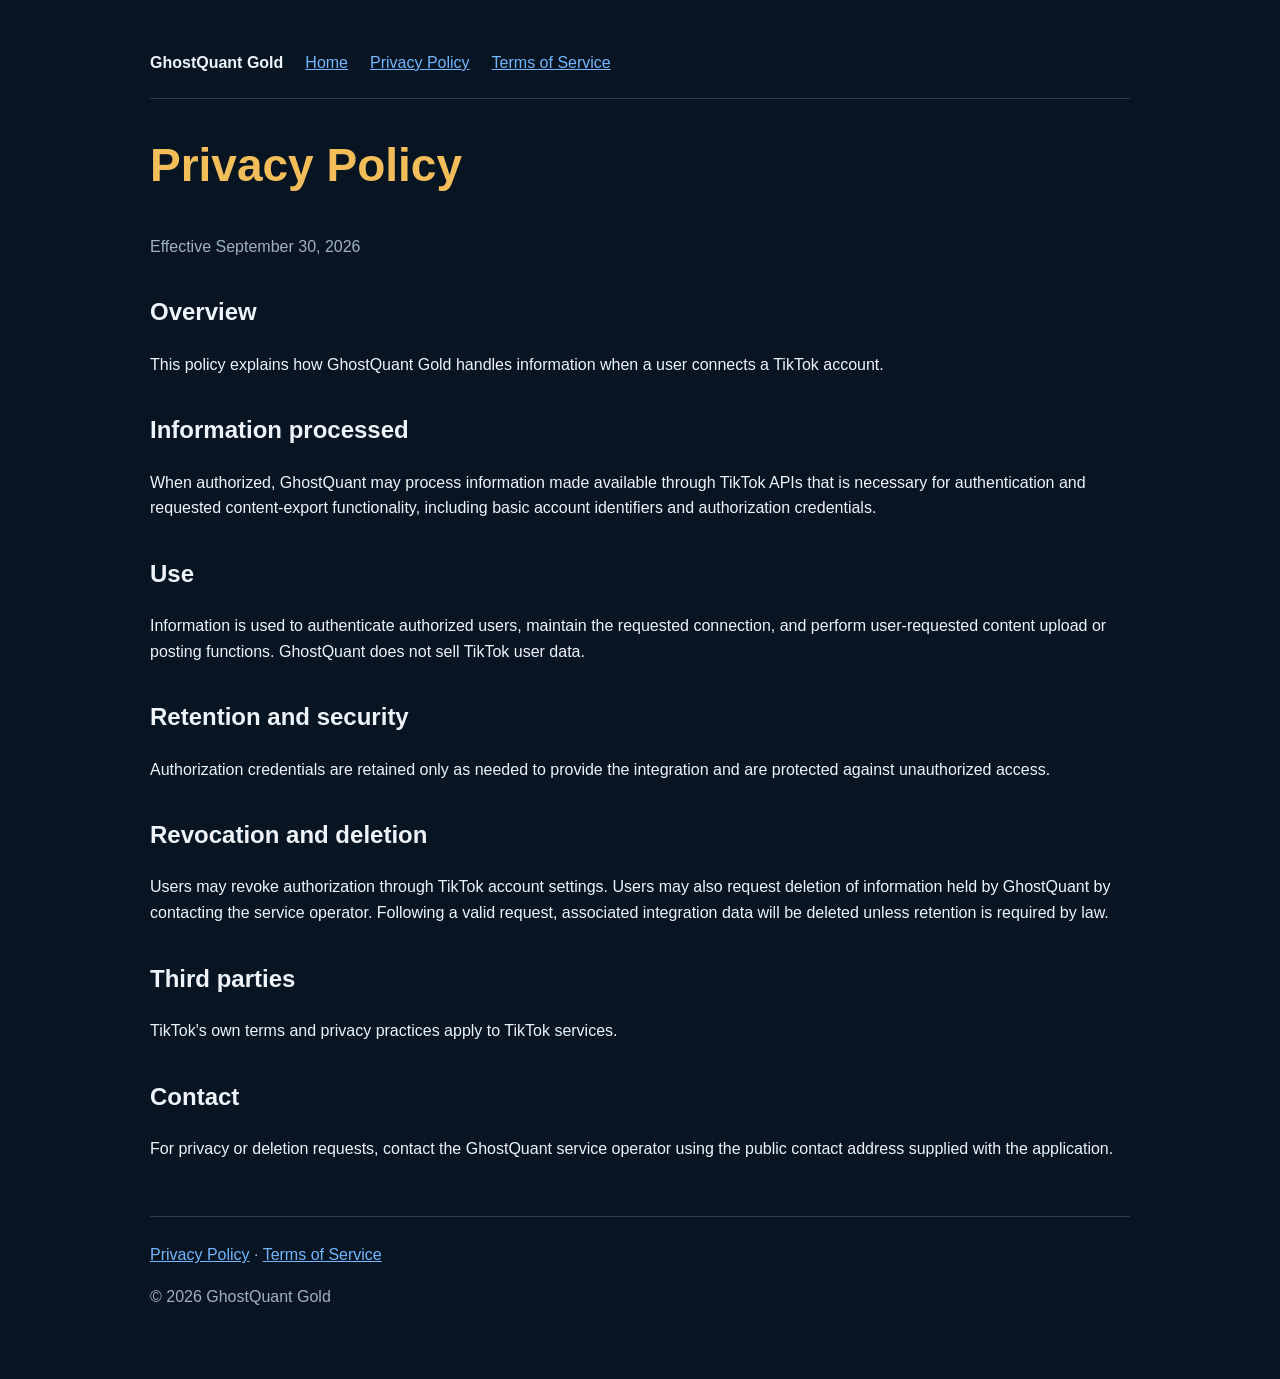
==== privacy.html @ b34ce502 "Add files via upload" ====
<!doctype html><html lang="en"><head><meta charset="utf-8"><meta name="viewport" content="width=device-width,initial-scale=1"><title>Privacy Policy | GhostQuant Gold</title><link rel="stylesheet" href="style.css"></head><body><div class="wrap"><nav><strong>GhostQuant Gold</strong><a href="index.html">Home</a><a href="privacy.html">Privacy Policy</a><a href="terms.html">Terms of Service</a></nav><h1>Privacy Policy</h1><p class="small">Effective September 30, 2026</p><h2>Overview</h2><p>This policy explains how GhostQuant Gold handles information when a user connects a TikTok account.</p><h2>Information processed</h2><p>When authorized, GhostQuant may process information made available through TikTok APIs that is necessary for authentication and requested content-export functionality, including basic account identifiers and authorization credentials.</p><h2>Use</h2><p>Information is used to authenticate authorized users, maintain the requested connection, and perform user-requested content upload or posting functions. GhostQuant does not sell TikTok user data.</p><h2>Retention and security</h2><p>Authorization credentials are retained only as needed to provide the integration and are protected against unauthorized access.</p><h2>Revocation and deletion</h2><p>Users may revoke authorization through TikTok account settings. Users may also request deletion of information held by GhostQuant by contacting the service operator. Following a valid request, associated integration data will be deleted unless retention is required by law.</p><h2>Third parties</h2><p>TikTok's own terms and privacy practices apply to TikTok services.</p><h2>Contact</h2><p>For privacy or deletion requests, contact the GhostQuant service operator using the public contact address supplied with the application.</p><footer><a href="privacy.html">Privacy Policy</a> · <a href="terms.html">Terms of Service</a><p>© 2026 GhostQuant Gold</p></footer></div></body></html>
---- style.css ----
body{margin:0;font-family:Arial,sans-serif;background:#071421;color:#eef4fa;line-height:1.6}.wrap{max-width:980px;margin:auto;padding:28px}nav{display:flex;gap:22px;padding:22px 0;border-bottom:1px solid #263b4d}a{color:#72b7ff}h1{font-size:46px;color:#f3bd59}h2{margin-top:34px}.card{background:#0e2030;border:1px solid #263b4d;border-radius:14px;padding:24px;margin:18px 0}footer{margin-top:55px;padding:25px 0;border-top:1px solid #263b4d;color:#9fb1c1}.small{color:#9fb1c1}
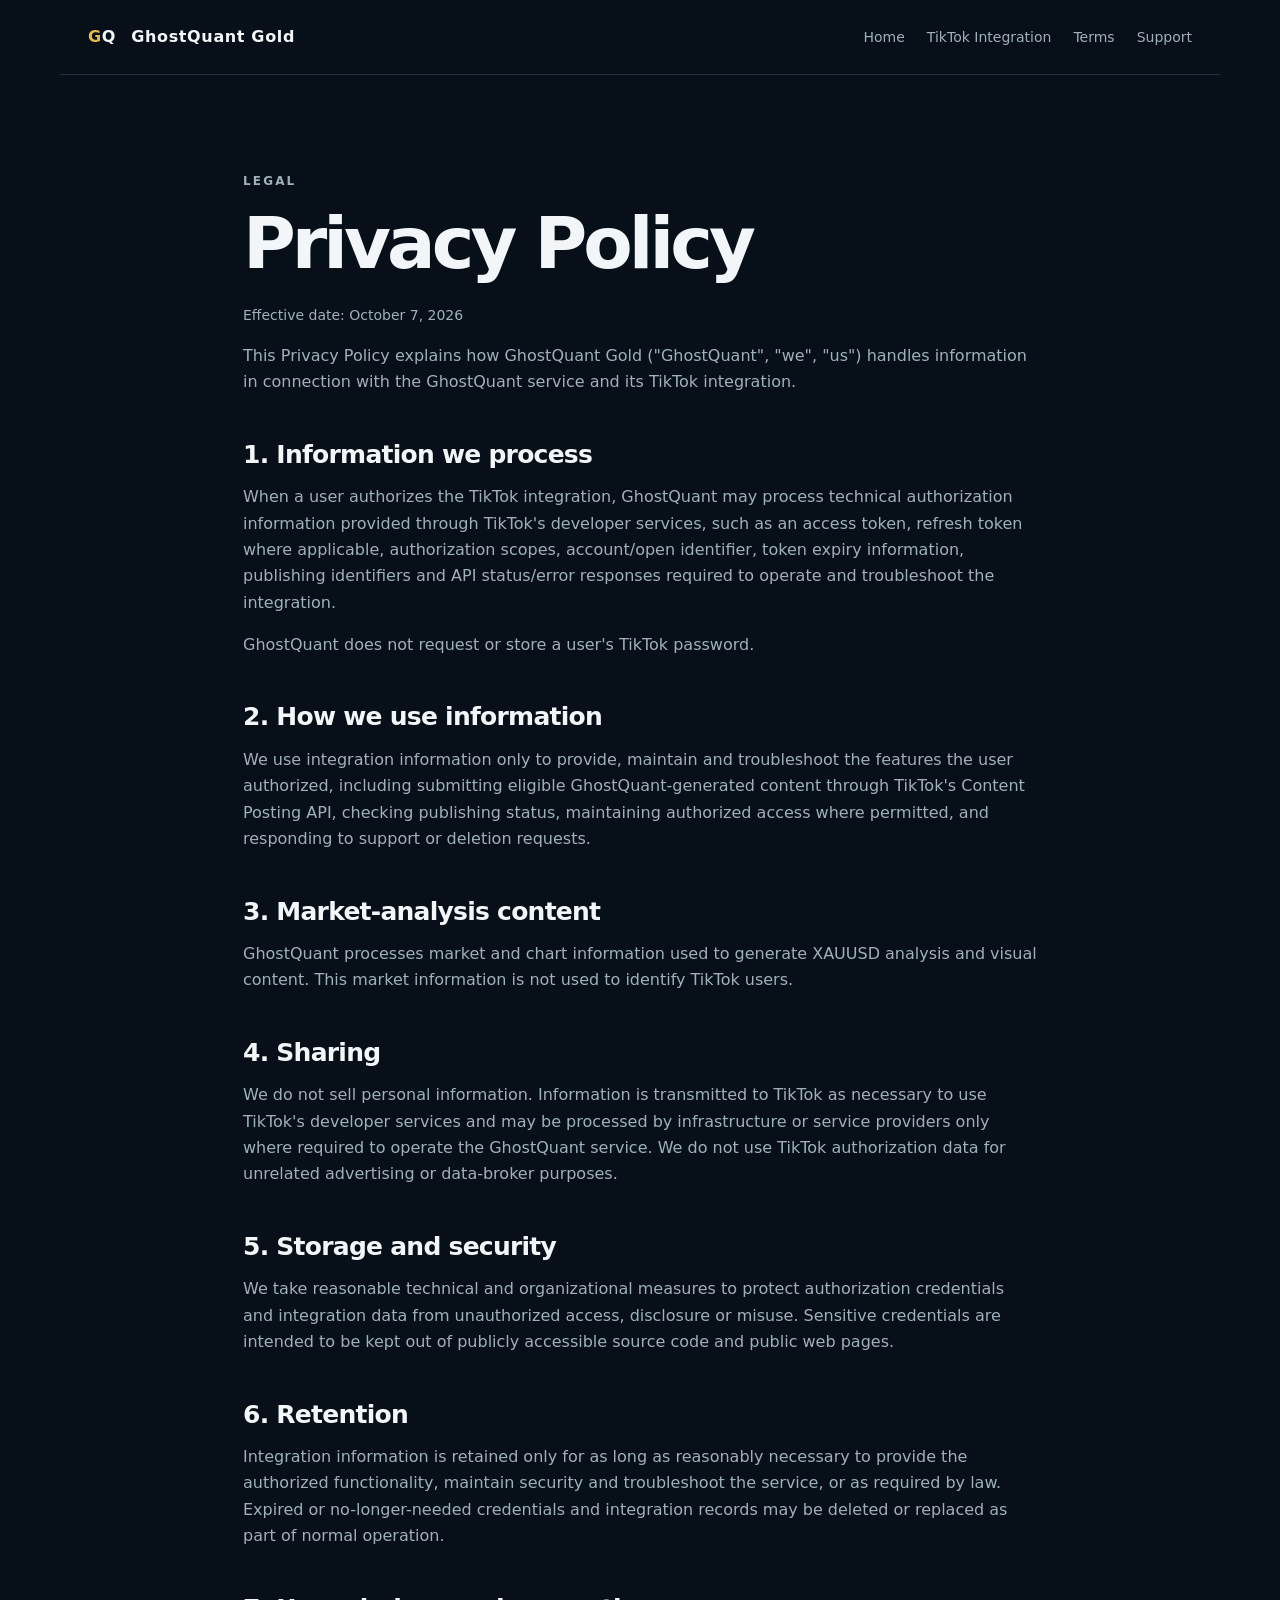
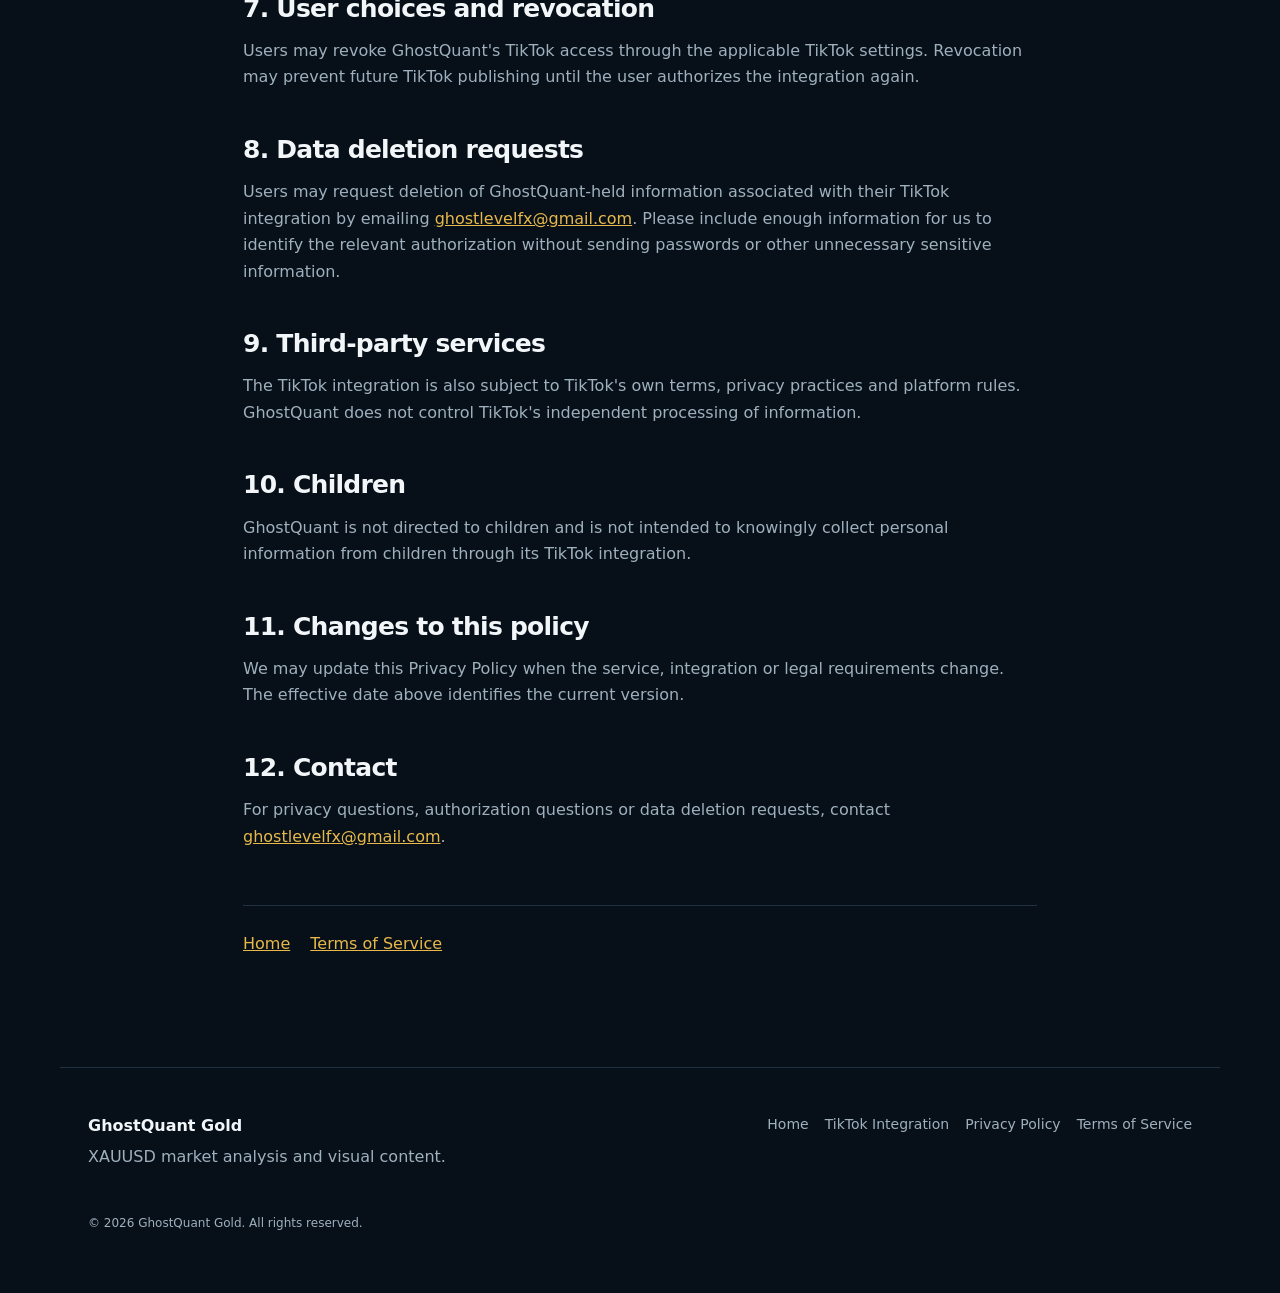
==== commit 4b23a86d: "Add files via upload" ====
--- a/privacy.html
+++ b/privacy.html
@@ -1 +1 @@
-<!doctype html><html lang="en"><head><meta charset="utf-8"><meta name="viewport" content="width=device-width,initial-scale=1"><title>Privacy Policy | GhostQuant Gold</title><link rel="stylesheet" href="style.css"></head><body><div class="wrap"><nav><strong>GhostQuant Gold</strong><a href="index.html">Home</a><a href="privacy.html">Privacy Policy</a><a href="terms.html">Terms of Service</a></nav><h1>Privacy Policy</h1><p class="small">Effective September 30, 2026</p><h2>Overview</h2><p>This policy explains how GhostQuant Gold handles information when a user connects a TikTok account.</p><h2>Information processed</h2><p>When authorized, GhostQuant may process information made available through TikTok APIs that is necessary for authentication and requested content-export functionality, including basic account identifiers and authorization credentials.</p><h2>Use</h2><p>Information is used to authenticate authorized users, maintain the requested connection, and perform user-requested content upload or posting functions. GhostQuant does not sell TikTok user data.</p><h2>Retention and security</h2><p>Authorization credentials are retained only as needed to provide the integration and are protected against unauthorized access.</p><h2>Revocation and deletion</h2><p>Users may revoke authorization through TikTok account settings. Users may also request deletion of information held by GhostQuant by contacting the service operator. Following a valid request, associated integration data will be deleted unless retention is required by law.</p><h2>Third parties</h2><p>TikTok's own terms and privacy practices apply to TikTok services.</p><h2>Contact</h2><p>For privacy or deletion requests, contact the GhostQuant service operator using the public contact address supplied with the application.</p><footer><a href="privacy.html">Privacy Policy</a> · <a href="terms.html">Terms of Service</a><p>© 2026 GhostQuant Gold</p></footer></div></body></html>+<!doctype html><html lang="en"><head><meta charset="utf-8"><meta name="viewport" content="width=device-width,initial-scale=1"><title>Privacy Policy | GhostQuant Gold</title><link rel="stylesheet" href="style.css"></head><body><header><a class="brand" href="index.html">GQ <span>GhostQuant Gold</span></a><nav><a href="index.html">Home</a><a href="tiktok.html">TikTok Integration</a><a href="terms.html">Terms</a><a href="mailto:ghostlevelfx@gmail.com">Support</a></nav></header><main class="legal"><p class="eyebrow">LEGAL</p><h1>Privacy Policy</h1><p class="updated">Effective date: October 7, 2026</p><p>This Privacy Policy explains how GhostQuant Gold ("GhostQuant", "we", "us") handles information in connection with the GhostQuant service and its TikTok integration.</p><h2>1. Information we process</h2><p>When a user authorizes the TikTok integration, GhostQuant may process technical authorization information provided through TikTok's developer services, such as an access token, refresh token where applicable, authorization scopes, account/open identifier, token expiry information, publishing identifiers and API status/error responses required to operate and troubleshoot the integration.</p><p>GhostQuant does not request or store a user's TikTok password.</p><h2>2. How we use information</h2><p>We use integration information only to provide, maintain and troubleshoot the features the user authorized, including submitting eligible GhostQuant-generated content through TikTok's Content Posting API, checking publishing status, maintaining authorized access where permitted, and responding to support or deletion requests.</p><h2>3. Market-analysis content</h2><p>GhostQuant processes market and chart information used to generate XAUUSD analysis and visual content. This market information is not used to identify TikTok users.</p><h2>4. Sharing</h2><p>We do not sell personal information. Information is transmitted to TikTok as necessary to use TikTok's developer services and may be processed by infrastructure or service providers only where required to operate the GhostQuant service. We do not use TikTok authorization data for unrelated advertising or data-broker purposes.</p><h2>5. Storage and security</h2><p>We take reasonable technical and organizational measures to protect authorization credentials and integration data from unauthorized access, disclosure or misuse. Sensitive credentials are intended to be kept out of publicly accessible source code and public web pages.</p><h2>6. Retention</h2><p>Integration information is retained only for as long as reasonably necessary to provide the authorized functionality, maintain security and troubleshoot the service, or as required by law. Expired or no-longer-needed credentials and integration records may be deleted or replaced as part of normal operation.</p><h2>7. User choices and revocation</h2><p>Users may revoke GhostQuant's TikTok access through the applicable TikTok settings. Revocation may prevent future TikTok publishing until the user authorizes the integration again.</p><h2>8. Data deletion requests</h2><p>Users may request deletion of GhostQuant-held information associated with their TikTok integration by emailing <a href="mailto:ghostlevelfx@gmail.com">ghostlevelfx@gmail.com</a>. Please include enough information for us to identify the relevant authorization without sending passwords or other unnecessary sensitive information.</p><h2>9. Third-party services</h2><p>The TikTok integration is also subject to TikTok's own terms, privacy practices and platform rules. GhostQuant does not control TikTok's independent processing of information.</p><h2>10. Children</h2><p>GhostQuant is not directed to children and is not intended to knowingly collect personal information from children through its TikTok integration.</p><h2>11. Changes to this policy</h2><p>We may update this Privacy Policy when the service, integration or legal requirements change. The effective date above identifies the current version.</p><h2>12. Contact</h2><p>For privacy questions, authorization questions or data deletion requests, contact <a href="mailto:ghostlevelfx@gmail.com">ghostlevelfx@gmail.com</a>.</p><div class="legalnav"><a href="index.html">Home</a><a href="terms.html">Terms of Service</a></div></main><footer><div><b>GhostQuant Gold</b><p>XAUUSD market analysis and visual content.</p></div><div class="footerlinks"><a href="index.html">Home</a><a href="tiktok.html">TikTok Integration</a><a href="privacy.html">Privacy Policy</a><a href="terms.html">Terms of Service</a></div><p class="copy">© 2026 GhostQuant Gold. All rights reserved.</p></footer></body></html>
--- a/style.css
+++ b/style.css
@@ -1 +1 @@
-body{margin:0;font-family:Arial,sans-serif;background:#071421;color:#eef4fa;line-height:1.6}.wrap{max-width:980px;margin:auto;padding:28px}nav{display:flex;gap:22px;padding:22px 0;border-bottom:1px solid #263b4d}a{color:#72b7ff}h1{font-size:46px;color:#f3bd59}h2{margin-top:34px}.card{background:#0e2030;border:1px solid #263b4d;border-radius:14px;padding:24px;margin:18px 0}footer{margin-top:55px;padding:25px 0;border-top:1px solid #263b4d;color:#9fb1c1}.small{color:#9fb1c1}+:root{--bg:#071019;--panel:#0c1824;--panel2:#101f2d;--text:#f2f6f8;--muted:#9fb0bd;--line:#203242;--accent:#e7b84b;--max:1160px}*{box-sizing:border-box}html{scroll-behavior:smooth}body{margin:0;background:var(--bg);color:var(--text);font-family:Inter,ui-sans-serif,system-ui,-apple-system,Segoe UI,Arial,sans-serif;line-height:1.65}a{color:inherit}header{max-width:var(--max);margin:auto;padding:24px 28px;display:flex;align-items:center;justify-content:space-between;border-bottom:1px solid var(--line)}.brand{text-decoration:none;font-weight:900;letter-spacing:.04em}.brand span{font-weight:650;margin-left:9px}.brand:first-letter{color:var(--accent)}nav{display:flex;gap:22px;flex-wrap:wrap}nav a,.footerlinks a{text-decoration:none;color:var(--muted);font-size:14px}nav a:hover,.footerlinks a:hover,.textlink,.legal a,.email{color:var(--accent)}main{overflow:hidden}.hero{max-width:var(--max);margin:auto;padding:105px 28px 90px;display:grid;grid-template-columns:1.25fr .75fr;gap:70px;align-items:center}.eyebrow{color:var(--accent);font-size:12px;font-weight:850;letter-spacing:.18em}.hero h1,.legal h1{font-size:clamp(48px,7vw,88px);line-height:.98;margin:16px 0 25px;letter-spacing:-.055em}.lead{color:#c1ccd3;font-size:20px;max-width:720px}.actions{display:flex;gap:12px;margin-top:32px;flex-wrap:wrap}.btn{background:var(--accent);color:#111;text-decoration:none;padding:13px 19px;border-radius:8px;font-weight:800}.btn.ghost{background:transparent;color:var(--text);border:1px solid var(--line)}.terminal{background:linear-gradient(145deg,var(--panel2),#09131d);border:1px solid #294154;border-radius:15px;padding:25px;box-shadow:0 30px 80px #0008;font-family:ui-monospace,SFMono-Regular,Consolas,monospace;color:#b9c6cf}.terminal .dots{color:#657786;letter-spacing:7px;border-bottom:1px solid var(--line);padding-bottom:16px}.terminal .accent{color:var(--accent)}.strip{border-top:1px solid var(--line);border-bottom:1px solid var(--line);display:grid;grid-template-columns:repeat(3,1fr);max-width:var(--max);margin:auto}.strip div{padding:25px 28px;border-right:1px solid var(--line)}.strip div:last-child{border:0}.strip b,.strip span{display:block}.strip span{color:var(--muted);font-size:14px;margin-top:3px}.section{max-width:var(--max);margin:auto;padding:95px 28px}.section.alt{max-width:none;background:#09141e;padding-left:max(28px,calc((100vw - var(--max))/2 + 28px));padding-right:max(28px,calc((100vw - var(--max))/2 + 28px))}.section h2,.legal h2{font-size:clamp(30px,4vw,48px);line-height:1.1;letter-spacing:-.03em;margin:10px 0 35px}.cards{display:grid;grid-template-columns:repeat(3,1fr);gap:16px}.cards article,.steps div,.checklist{background:var(--panel);border:1px solid var(--line);border-radius:12px;padding:25px}.cards p,.steps p,.wide,.integration p,.support p,.legal p,.legal li{color:var(--muted)}.steps{display:grid;grid-template-columns:repeat(4,1fr);gap:14px}.steps span{color:var(--accent);font-weight:900;font-size:13px}.integration{display:grid;grid-template-columns:1.3fr .7fr;gap:70px;align-items:center}.checklist p{color:#d8e0e5;margin:10px 0}.wide{max-width:850px;font-size:18px}.support{text-align:center}.support .email{font-size:22px;font-weight:800}.textlink{display:inline-block;margin-top:10px;text-decoration:none;font-weight:800}.legal{max-width:850px;margin:auto;padding:85px 28px 110px}.legal h1{font-size:clamp(46px,7vw,72px)}.legal h2{font-size:25px;margin-top:45px;margin-bottom:10px}.updated{font-size:14px}.legalnav{display:flex;gap:20px;margin-top:55px;padding-top:25px;border-top:1px solid var(--line)}footer{max-width:var(--max);margin:auto;padding:45px 28px 55px;border-top:1px solid var(--line);display:grid;grid-template-columns:1fr 1fr;gap:20px;color:var(--muted)}footer b{color:var(--text)}footer p{margin:4px 0}.footerlinks{display:flex;justify-content:flex-end;gap:16px;flex-wrap:wrap}.copy{grid-column:1/-1;font-size:12px;margin-top:20px!important}@media(max-width:800px){header{align-items:flex-start;gap:20px}.brand span{display:none}nav{gap:12px}.hero,.integration{grid-template-columns:1fr}.hero{padding-top:70px}.strip,.cards,.steps{grid-template-columns:1fr}.strip div{border-right:0;border-bottom:1px solid var(--line)}.strip div:last-child{border-bottom:0}.terminal{max-width:520px}.footerlinks{justify-content:flex-start}footer{grid-template-columns:1fr}.copy{grid-column:auto}}
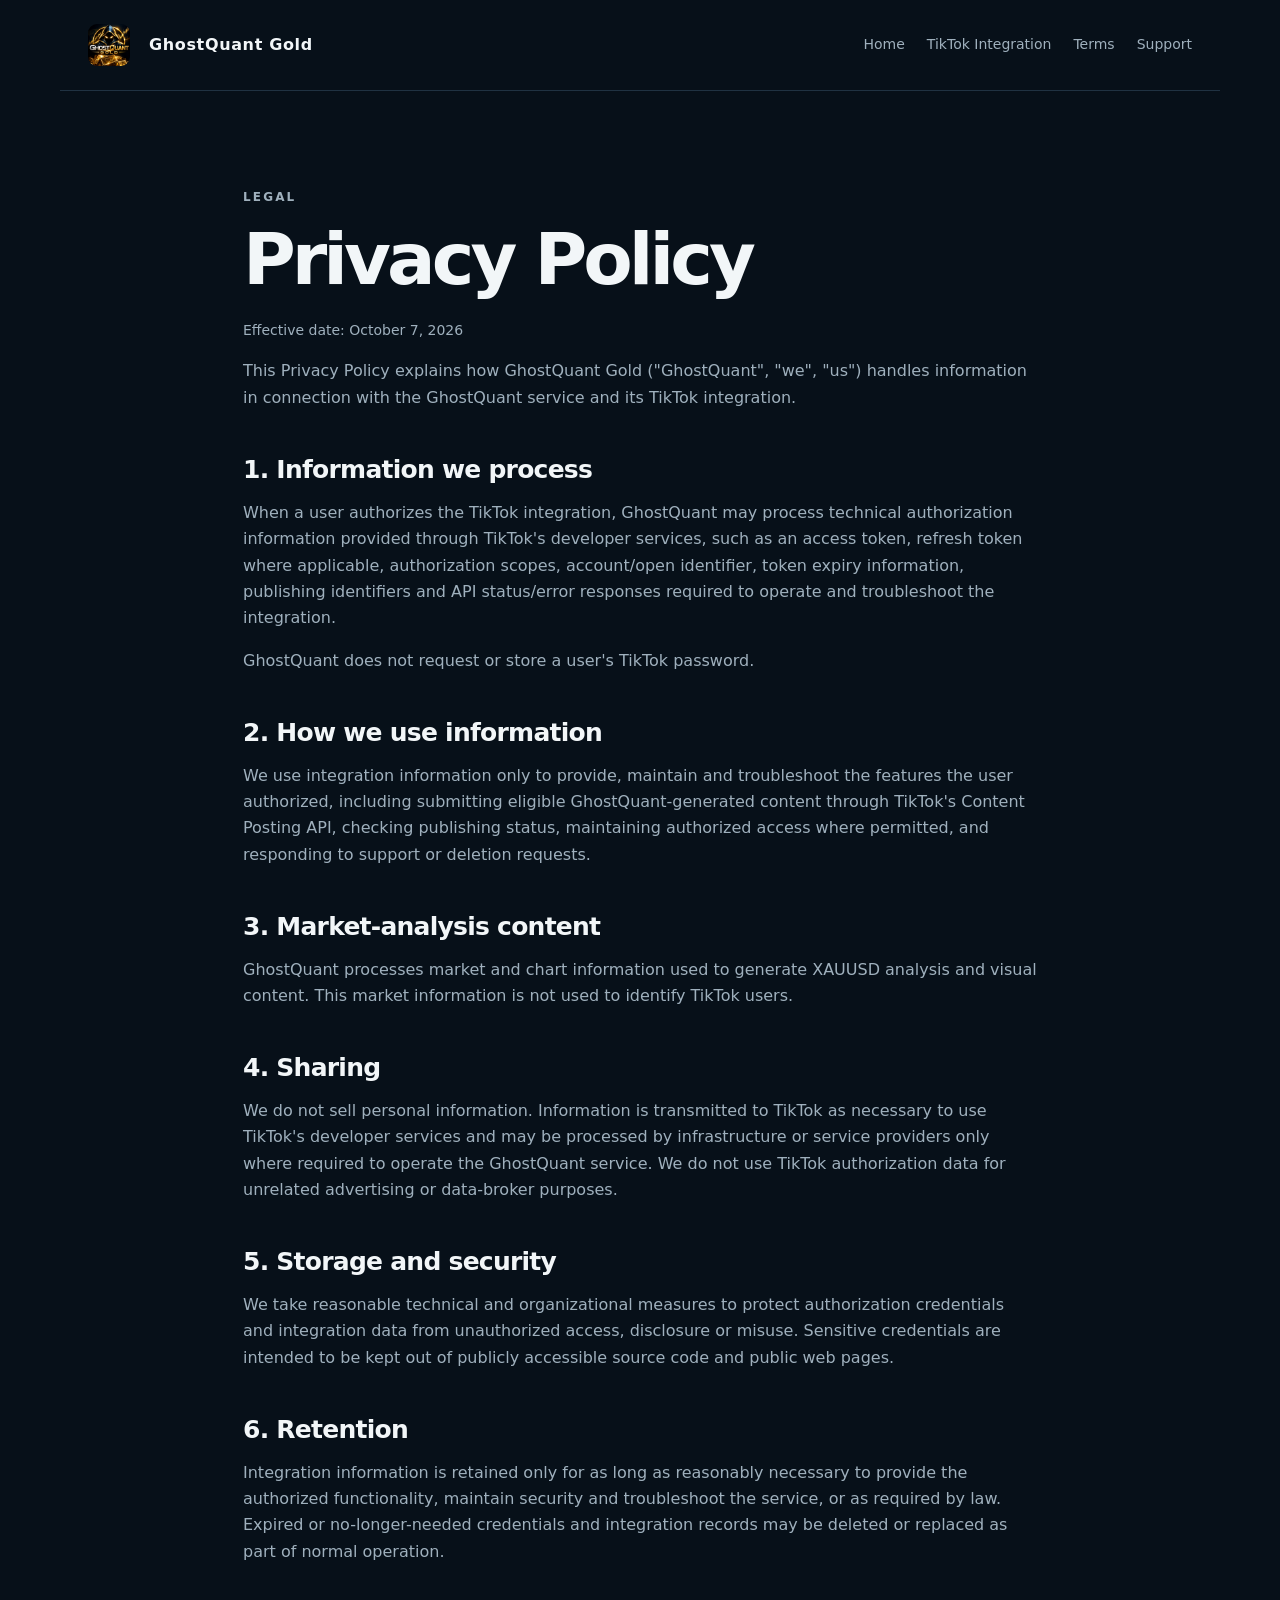
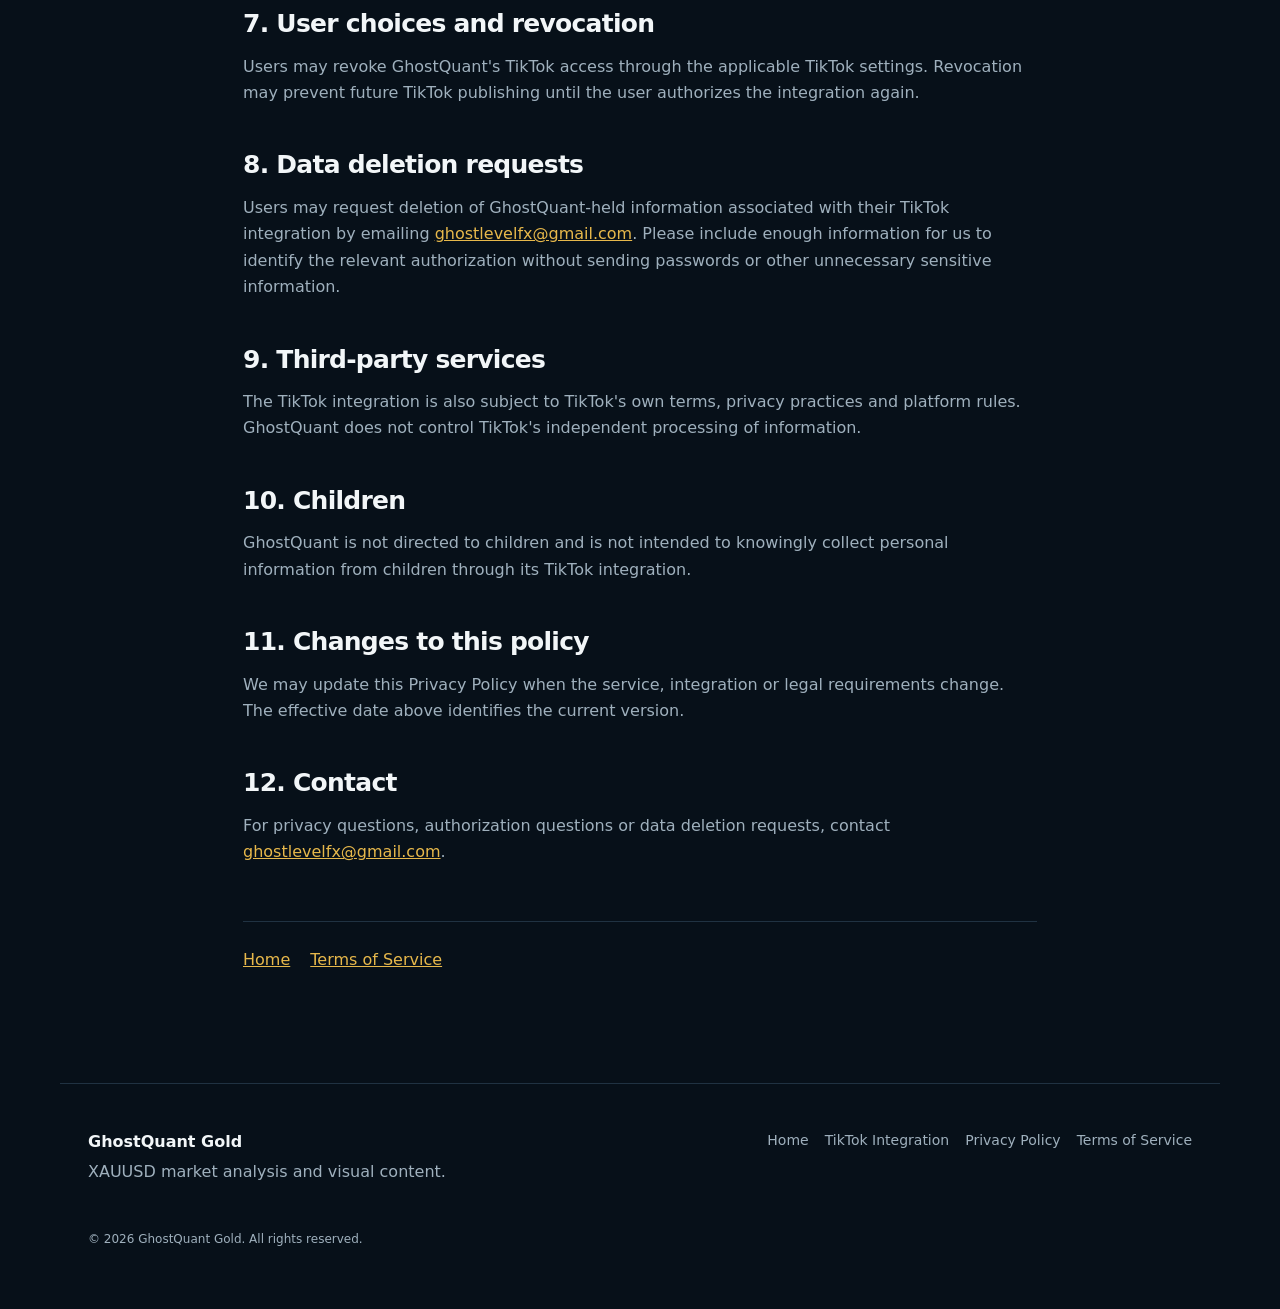
==== commit 07fd6054: "Add files via upload" ====
--- a/privacy.html
+++ b/privacy.html
@@ -1 +1 @@
-<!doctype html><html lang="en"><head><meta charset="utf-8"><meta name="viewport" content="width=device-width,initial-scale=1"><title>Privacy Policy | GhostQuant Gold</title><link rel="stylesheet" href="style.css"></head><body><header><a class="brand" href="index.html">GQ <span>GhostQuant Gold</span></a><nav><a href="index.html">Home</a><a href="tiktok.html">TikTok Integration</a><a href="terms.html">Terms</a><a href="mailto:ghostlevelfx@gmail.com">Support</a></nav></header><main class="legal"><p class="eyebrow">LEGAL</p><h1>Privacy Policy</h1><p class="updated">Effective date: October 7, 2026</p><p>This Privacy Policy explains how GhostQuant Gold ("GhostQuant", "we", "us") handles information in connection with the GhostQuant service and its TikTok integration.</p><h2>1. Information we process</h2><p>When a user authorizes the TikTok integration, GhostQuant may process technical authorization information provided through TikTok's developer services, such as an access token, refresh token where applicable, authorization scopes, account/open identifier, token expiry information, publishing identifiers and API status/error responses required to operate and troubleshoot the integration.</p><p>GhostQuant does not request or store a user's TikTok password.</p><h2>2. How we use information</h2><p>We use integration information only to provide, maintain and troubleshoot the features the user authorized, including submitting eligible GhostQuant-generated content through TikTok's Content Posting API, checking publishing status, maintaining authorized access where permitted, and responding to support or deletion requests.</p><h2>3. Market-analysis content</h2><p>GhostQuant processes market and chart information used to generate XAUUSD analysis and visual content. This market information is not used to identify TikTok users.</p><h2>4. Sharing</h2><p>We do not sell personal information. Information is transmitted to TikTok as necessary to use TikTok's developer services and may be processed by infrastructure or service providers only where required to operate the GhostQuant service. We do not use TikTok authorization data for unrelated advertising or data-broker purposes.</p><h2>5. Storage and security</h2><p>We take reasonable technical and organizational measures to protect authorization credentials and integration data from unauthorized access, disclosure or misuse. Sensitive credentials are intended to be kept out of publicly accessible source code and public web pages.</p><h2>6. Retention</h2><p>Integration information is retained only for as long as reasonably necessary to provide the authorized functionality, maintain security and troubleshoot the service, or as required by law. Expired or no-longer-needed credentials and integration records may be deleted or replaced as part of normal operation.</p><h2>7. User choices and revocation</h2><p>Users may revoke GhostQuant's TikTok access through the applicable TikTok settings. Revocation may prevent future TikTok publishing until the user authorizes the integration again.</p><h2>8. Data deletion requests</h2><p>Users may request deletion of GhostQuant-held information associated with their TikTok integration by emailing <a href="mailto:ghostlevelfx@gmail.com">ghostlevelfx@gmail.com</a>. Please include enough information for us to identify the relevant authorization without sending passwords or other unnecessary sensitive information.</p><h2>9. Third-party services</h2><p>The TikTok integration is also subject to TikTok's own terms, privacy practices and platform rules. GhostQuant does not control TikTok's independent processing of information.</p><h2>10. Children</h2><p>GhostQuant is not directed to children and is not intended to knowingly collect personal information from children through its TikTok integration.</p><h2>11. Changes to this policy</h2><p>We may update this Privacy Policy when the service, integration or legal requirements change. The effective date above identifies the current version.</p><h2>12. Contact</h2><p>For privacy questions, authorization questions or data deletion requests, contact <a href="mailto:ghostlevelfx@gmail.com">ghostlevelfx@gmail.com</a>.</p><div class="legalnav"><a href="index.html">Home</a><a href="terms.html">Terms of Service</a></div></main><footer><div><b>GhostQuant Gold</b><p>XAUUSD market analysis and visual content.</p></div><div class="footerlinks"><a href="index.html">Home</a><a href="tiktok.html">TikTok Integration</a><a href="privacy.html">Privacy Policy</a><a href="terms.html">Terms of Service</a></div><p class="copy">© 2026 GhostQuant Gold. All rights reserved.</p></footer></body></html>
+<!doctype html><html lang="en"><head><meta charset="utf-8"><meta name="viewport" content="width=device-width,initial-scale=1"><title>Privacy Policy | GhostQuant Gold</title><link rel="stylesheet" href="style.css"><link rel="icon" type="image/png" sizes="32x32" href="favicon-32.png"><link rel="icon" type="image/png" sizes="16x16" href="favicon-16.png"><link rel="shortcut icon" href="favicon.ico"><link rel="apple-touch-icon" sizes="180x180" href="apple-touch-icon.png"></head><body><header><a class="brand" href="index.html"><img src="ghostquant-icon.png" alt="GhostQuant Gold app icon" class="brand-icon"> <span>GhostQuant Gold</span></a><nav><a href="index.html">Home</a><a href="tiktok.html">TikTok Integration</a><a href="terms.html">Terms</a><a href="mailto:ghostlevelfx@gmail.com">Support</a></nav></header><main class="legal"><p class="eyebrow">LEGAL</p><h1>Privacy Policy</h1><p class="updated">Effective date: October 7, 2026</p><p>This Privacy Policy explains how GhostQuant Gold ("GhostQuant", "we", "us") handles information in connection with the GhostQuant service and its TikTok integration.</p><h2>1. Information we process</h2><p>When a user authorizes the TikTok integration, GhostQuant may process technical authorization information provided through TikTok's developer services, such as an access token, refresh token where applicable, authorization scopes, account/open identifier, token expiry information, publishing identifiers and API status/error responses required to operate and troubleshoot the integration.</p><p>GhostQuant does not request or store a user's TikTok password.</p><h2>2. How we use information</h2><p>We use integration information only to provide, maintain and troubleshoot the features the user authorized, including submitting eligible GhostQuant-generated content through TikTok's Content Posting API, checking publishing status, maintaining authorized access where permitted, and responding to support or deletion requests.</p><h2>3. Market-analysis content</h2><p>GhostQuant processes market and chart information used to generate XAUUSD analysis and visual content. This market information is not used to identify TikTok users.</p><h2>4. Sharing</h2><p>We do not sell personal information. Information is transmitted to TikTok as necessary to use TikTok's developer services and may be processed by infrastructure or service providers only where required to operate the GhostQuant service. We do not use TikTok authorization data for unrelated advertising or data-broker purposes.</p><h2>5. Storage and security</h2><p>We take reasonable technical and organizational measures to protect authorization credentials and integration data from unauthorized access, disclosure or misuse. Sensitive credentials are intended to be kept out of publicly accessible source code and public web pages.</p><h2>6. Retention</h2><p>Integration information is retained only for as long as reasonably necessary to provide the authorized functionality, maintain security and troubleshoot the service, or as required by law. Expired or no-longer-needed credentials and integration records may be deleted or replaced as part of normal operation.</p><h2>7. User choices and revocation</h2><p>Users may revoke GhostQuant's TikTok access through the applicable TikTok settings. Revocation may prevent future TikTok publishing until the user authorizes the integration again.</p><h2>8. Data deletion requests</h2><p>Users may request deletion of GhostQuant-held information associated with their TikTok integration by emailing <a href="mailto:ghostlevelfx@gmail.com">ghostlevelfx@gmail.com</a>. Please include enough information for us to identify the relevant authorization without sending passwords or other unnecessary sensitive information.</p><h2>9. Third-party services</h2><p>The TikTok integration is also subject to TikTok's own terms, privacy practices and platform rules. GhostQuant does not control TikTok's independent processing of information.</p><h2>10. Children</h2><p>GhostQuant is not directed to children and is not intended to knowingly collect personal information from children through its TikTok integration.</p><h2>11. Changes to this policy</h2><p>We may update this Privacy Policy when the service, integration or legal requirements change. The effective date above identifies the current version.</p><h2>12. Contact</h2><p>For privacy questions, authorization questions or data deletion requests, contact <a href="mailto:ghostlevelfx@gmail.com">ghostlevelfx@gmail.com</a>.</p><div class="legalnav"><a href="index.html">Home</a><a href="terms.html">Terms of Service</a></div></main><footer><div><b>GhostQuant Gold</b><p>XAUUSD market analysis and visual content.</p></div><div class="footerlinks"><a href="index.html">Home</a><a href="tiktok.html">TikTok Integration</a><a href="privacy.html">Privacy Policy</a><a href="terms.html">Terms of Service</a></div><p class="copy">© 2026 GhostQuant Gold. All rights reserved.</p></footer></body></html>
--- a/style.css
+++ b/style.css
@@ -1 +1,4 @@
 :root{--bg:#071019;--panel:#0c1824;--panel2:#101f2d;--text:#f2f6f8;--muted:#9fb0bd;--line:#203242;--accent:#e7b84b;--max:1160px}*{box-sizing:border-box}html{scroll-behavior:smooth}body{margin:0;background:var(--bg);color:var(--text);font-family:Inter,ui-sans-serif,system-ui,-apple-system,Segoe UI,Arial,sans-serif;line-height:1.65}a{color:inherit}header{max-width:var(--max);margin:auto;padding:24px 28px;display:flex;align-items:center;justify-content:space-between;border-bottom:1px solid var(--line)}.brand{text-decoration:none;font-weight:900;letter-spacing:.04em}.brand span{font-weight:650;margin-left:9px}.brand:first-letter{color:var(--accent)}nav{display:flex;gap:22px;flex-wrap:wrap}nav a,.footerlinks a{text-decoration:none;color:var(--muted);font-size:14px}nav a:hover,.footerlinks a:hover,.textlink,.legal a,.email{color:var(--accent)}main{overflow:hidden}.hero{max-width:var(--max);margin:auto;padding:105px 28px 90px;display:grid;grid-template-columns:1.25fr .75fr;gap:70px;align-items:center}.eyebrow{color:var(--accent);font-size:12px;font-weight:850;letter-spacing:.18em}.hero h1,.legal h1{font-size:clamp(48px,7vw,88px);line-height:.98;margin:16px 0 25px;letter-spacing:-.055em}.lead{color:#c1ccd3;font-size:20px;max-width:720px}.actions{display:flex;gap:12px;margin-top:32px;flex-wrap:wrap}.btn{background:var(--accent);color:#111;text-decoration:none;padding:13px 19px;border-radius:8px;font-weight:800}.btn.ghost{background:transparent;color:var(--text);border:1px solid var(--line)}.terminal{background:linear-gradient(145deg,var(--panel2),#09131d);border:1px solid #294154;border-radius:15px;padding:25px;box-shadow:0 30px 80px #0008;font-family:ui-monospace,SFMono-Regular,Consolas,monospace;color:#b9c6cf}.terminal .dots{color:#657786;letter-spacing:7px;border-bottom:1px solid var(--line);padding-bottom:16px}.terminal .accent{color:var(--accent)}.strip{border-top:1px solid var(--line);border-bottom:1px solid var(--line);display:grid;grid-template-columns:repeat(3,1fr);max-width:var(--max);margin:auto}.strip div{padding:25px 28px;border-right:1px solid var(--line)}.strip div:last-child{border:0}.strip b,.strip span{display:block}.strip span{color:var(--muted);font-size:14px;margin-top:3px}.section{max-width:var(--max);margin:auto;padding:95px 28px}.section.alt{max-width:none;background:#09141e;padding-left:max(28px,calc((100vw - var(--max))/2 + 28px));padding-right:max(28px,calc((100vw - var(--max))/2 + 28px))}.section h2,.legal h2{font-size:clamp(30px,4vw,48px);line-height:1.1;letter-spacing:-.03em;margin:10px 0 35px}.cards{display:grid;grid-template-columns:repeat(3,1fr);gap:16px}.cards article,.steps div,.checklist{background:var(--panel);border:1px solid var(--line);border-radius:12px;padding:25px}.cards p,.steps p,.wide,.integration p,.support p,.legal p,.legal li{color:var(--muted)}.steps{display:grid;grid-template-columns:repeat(4,1fr);gap:14px}.steps span{color:var(--accent);font-weight:900;font-size:13px}.integration{display:grid;grid-template-columns:1.3fr .7fr;gap:70px;align-items:center}.checklist p{color:#d8e0e5;margin:10px 0}.wide{max-width:850px;font-size:18px}.support{text-align:center}.support .email{font-size:22px;font-weight:800}.textlink{display:inline-block;margin-top:10px;text-decoration:none;font-weight:800}.legal{max-width:850px;margin:auto;padding:85px 28px 110px}.legal h1{font-size:clamp(46px,7vw,72px)}.legal h2{font-size:25px;margin-top:45px;margin-bottom:10px}.updated{font-size:14px}.legalnav{display:flex;gap:20px;margin-top:55px;padding-top:25px;border-top:1px solid var(--line)}footer{max-width:var(--max);margin:auto;padding:45px 28px 55px;border-top:1px solid var(--line);display:grid;grid-template-columns:1fr 1fr;gap:20px;color:var(--muted)}footer b{color:var(--text)}footer p{margin:4px 0}.footerlinks{display:flex;justify-content:flex-end;gap:16px;flex-wrap:wrap}.copy{grid-column:1/-1;font-size:12px;margin-top:20px!important}@media(max-width:800px){header{align-items:flex-start;gap:20px}.brand span{display:none}nav{gap:12px}.hero,.integration{grid-template-columns:1fr}.hero{padding-top:70px}.strip,.cards,.steps{grid-template-columns:1fr}.strip div{border-right:0;border-bottom:1px solid var(--line)}.strip div:last-child{border-bottom:0}.terminal{max-width:520px}.footerlinks{justify-content:flex-start}footer{grid-template-columns:1fr}.copy{grid-column:auto}}
+
+/* Same official GhostQuant app icon across site and browser tabs */
+.brand-icon{width:42px;height:42px;object-fit:cover;border-radius:9px;vertical-align:middle;flex-shrink:0}.brand{display:inline-flex;align-items:center;gap:10px}
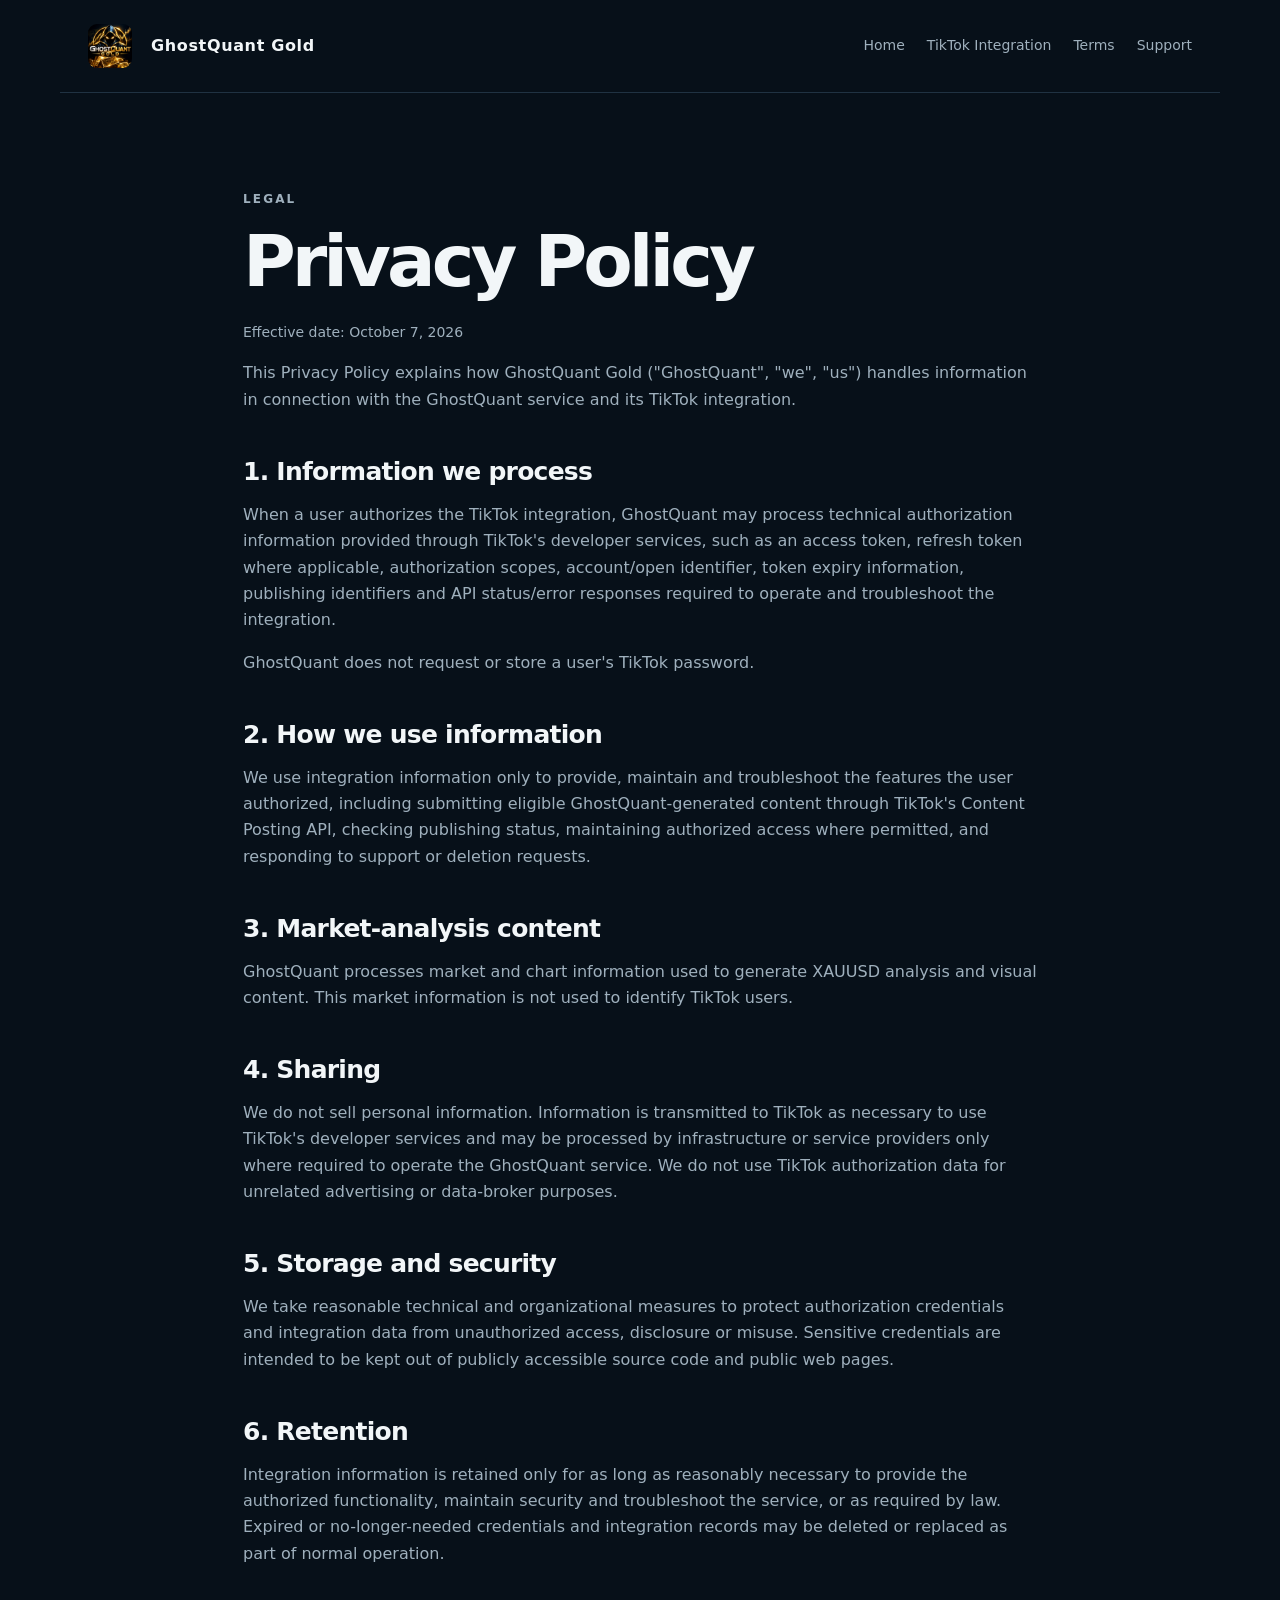
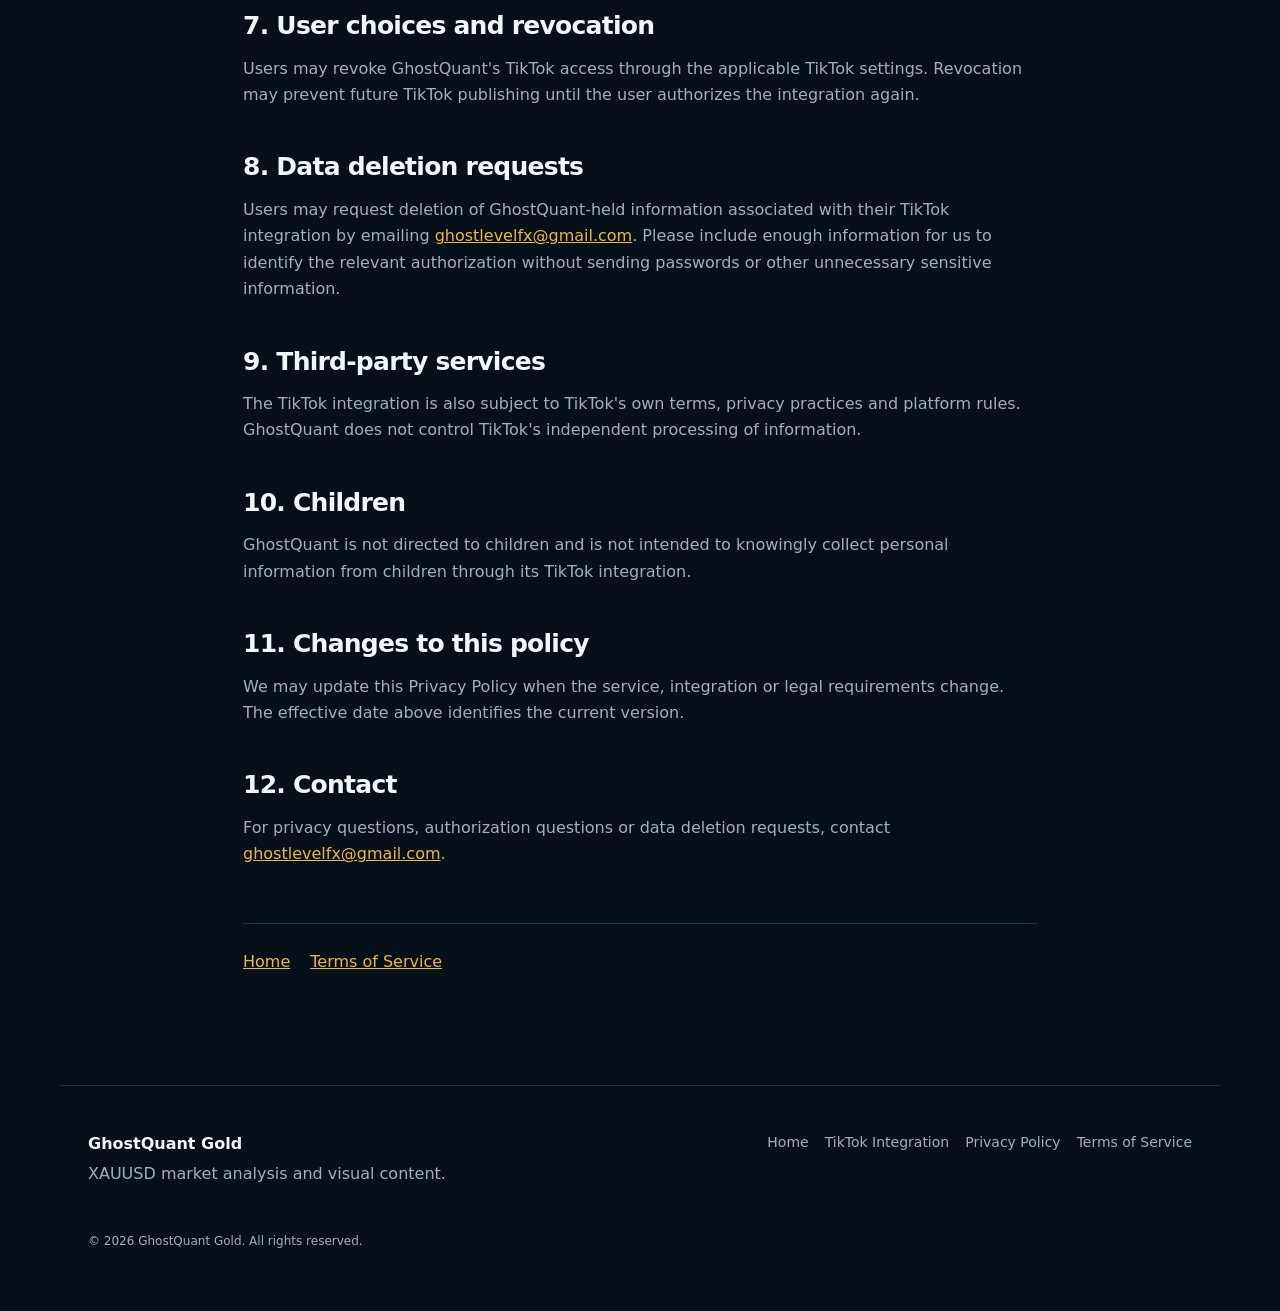
==== commit e874df0e: "Add files via upload" ====
--- a/privacy.html
+++ b/privacy.html
@@ -1 +1 @@
-<!doctype html><html lang="en"><head><meta charset="utf-8"><meta name="viewport" content="width=device-width,initial-scale=1"><title>Privacy Policy | GhostQuant Gold</title><link rel="stylesheet" href="style.css"><link rel="icon" type="image/png" sizes="32x32" href="favicon-32.png"><link rel="icon" type="image/png" sizes="16x16" href="favicon-16.png"><link rel="shortcut icon" href="favicon.ico"><link rel="apple-touch-icon" sizes="180x180" href="apple-touch-icon.png"></head><body><header><a class="brand" href="index.html"><img src="ghostquant-icon.png" alt="GhostQuant Gold app icon" class="brand-icon"> <span>GhostQuant Gold</span></a><nav><a href="index.html">Home</a><a href="tiktok.html">TikTok Integration</a><a href="terms.html">Terms</a><a href="mailto:ghostlevelfx@gmail.com">Support</a></nav></header><main class="legal"><p class="eyebrow">LEGAL</p><h1>Privacy Policy</h1><p class="updated">Effective date: October 7, 2026</p><p>This Privacy Policy explains how GhostQuant Gold ("GhostQuant", "we", "us") handles information in connection with the GhostQuant service and its TikTok integration.</p><h2>1. Information we process</h2><p>When a user authorizes the TikTok integration, GhostQuant may process technical authorization information provided through TikTok's developer services, such as an access token, refresh token where applicable, authorization scopes, account/open identifier, token expiry information, publishing identifiers and API status/error responses required to operate and troubleshoot the integration.</p><p>GhostQuant does not request or store a user's TikTok password.</p><h2>2. How we use information</h2><p>We use integration information only to provide, maintain and troubleshoot the features the user authorized, including submitting eligible GhostQuant-generated content through TikTok's Content Posting API, checking publishing status, maintaining authorized access where permitted, and responding to support or deletion requests.</p><h2>3. Market-analysis content</h2><p>GhostQuant processes market and chart information used to generate XAUUSD analysis and visual content. This market information is not used to identify TikTok users.</p><h2>4. Sharing</h2><p>We do not sell personal information. Information is transmitted to TikTok as necessary to use TikTok's developer services and may be processed by infrastructure or service providers only where required to operate the GhostQuant service. We do not use TikTok authorization data for unrelated advertising or data-broker purposes.</p><h2>5. Storage and security</h2><p>We take reasonable technical and organizational measures to protect authorization credentials and integration data from unauthorized access, disclosure or misuse. Sensitive credentials are intended to be kept out of publicly accessible source code and public web pages.</p><h2>6. Retention</h2><p>Integration information is retained only for as long as reasonably necessary to provide the authorized functionality, maintain security and troubleshoot the service, or as required by law. Expired or no-longer-needed credentials and integration records may be deleted or replaced as part of normal operation.</p><h2>7. User choices and revocation</h2><p>Users may revoke GhostQuant's TikTok access through the applicable TikTok settings. Revocation may prevent future TikTok publishing until the user authorizes the integration again.</p><h2>8. Data deletion requests</h2><p>Users may request deletion of GhostQuant-held information associated with their TikTok integration by emailing <a href="mailto:ghostlevelfx@gmail.com">ghostlevelfx@gmail.com</a>. Please include enough information for us to identify the relevant authorization without sending passwords or other unnecessary sensitive information.</p><h2>9. Third-party services</h2><p>The TikTok integration is also subject to TikTok's own terms, privacy practices and platform rules. GhostQuant does not control TikTok's independent processing of information.</p><h2>10. Children</h2><p>GhostQuant is not directed to children and is not intended to knowingly collect personal information from children through its TikTok integration.</p><h2>11. Changes to this policy</h2><p>We may update this Privacy Policy when the service, integration or legal requirements change. The effective date above identifies the current version.</p><h2>12. Contact</h2><p>For privacy questions, authorization questions or data deletion requests, contact <a href="mailto:ghostlevelfx@gmail.com">ghostlevelfx@gmail.com</a>.</p><div class="legalnav"><a href="index.html">Home</a><a href="terms.html">Terms of Service</a></div></main><footer><div><b>GhostQuant Gold</b><p>XAUUSD market analysis and visual content.</p></div><div class="footerlinks"><a href="index.html">Home</a><a href="tiktok.html">TikTok Integration</a><a href="privacy.html">Privacy Policy</a><a href="terms.html">Terms of Service</a></div><p class="copy">© 2026 GhostQuant Gold. All rights reserved.</p></footer></body></html>
+<!doctype html><html lang="en"><head><meta charset="utf-8"><meta name="viewport" content="width=device-width,initial-scale=1"><title>Privacy Policy | GhostQuant Gold</title><link rel="stylesheet" href="style.css?v=3"><link rel="icon" type="image/png" sizes="32x32" href="favicon-32.png"><link rel="icon" type="image/png" sizes="16x16" href="favicon-16.png"><link rel="shortcut icon" href="favicon.ico"><link rel="apple-touch-icon" sizes="180x180" href="apple-touch-icon.png"></head><body><header><a class="brand" href="index.html"><img src="ghostquant-icon.png" alt="GhostQuant Gold app icon" class="brand-icon" width="44" height="44" style="width:44px;height:44px;max-width:44px;max-height:44px;object-fit:cover;display:block;flex:none"> <span>GhostQuant Gold</span></a><nav><a href="index.html">Home</a><a href="tiktok.html">TikTok Integration</a><a href="terms.html">Terms</a><a href="mailto:ghostlevelfx@gmail.com">Support</a></nav></header><main class="legal"><p class="eyebrow">LEGAL</p><h1>Privacy Policy</h1><p class="updated">Effective date: October 7, 2026</p><p>This Privacy Policy explains how GhostQuant Gold ("GhostQuant", "we", "us") handles information in connection with the GhostQuant service and its TikTok integration.</p><h2>1. Information we process</h2><p>When a user authorizes the TikTok integration, GhostQuant may process technical authorization information provided through TikTok's developer services, such as an access token, refresh token where applicable, authorization scopes, account/open identifier, token expiry information, publishing identifiers and API status/error responses required to operate and troubleshoot the integration.</p><p>GhostQuant does not request or store a user's TikTok password.</p><h2>2. How we use information</h2><p>We use integration information only to provide, maintain and troubleshoot the features the user authorized, including submitting eligible GhostQuant-generated content through TikTok's Content Posting API, checking publishing status, maintaining authorized access where permitted, and responding to support or deletion requests.</p><h2>3. Market-analysis content</h2><p>GhostQuant processes market and chart information used to generate XAUUSD analysis and visual content. This market information is not used to identify TikTok users.</p><h2>4. Sharing</h2><p>We do not sell personal information. Information is transmitted to TikTok as necessary to use TikTok's developer services and may be processed by infrastructure or service providers only where required to operate the GhostQuant service. We do not use TikTok authorization data for unrelated advertising or data-broker purposes.</p><h2>5. Storage and security</h2><p>We take reasonable technical and organizational measures to protect authorization credentials and integration data from unauthorized access, disclosure or misuse. Sensitive credentials are intended to be kept out of publicly accessible source code and public web pages.</p><h2>6. Retention</h2><p>Integration information is retained only for as long as reasonably necessary to provide the authorized functionality, maintain security and troubleshoot the service, or as required by law. Expired or no-longer-needed credentials and integration records may be deleted or replaced as part of normal operation.</p><h2>7. User choices and revocation</h2><p>Users may revoke GhostQuant's TikTok access through the applicable TikTok settings. Revocation may prevent future TikTok publishing until the user authorizes the integration again.</p><h2>8. Data deletion requests</h2><p>Users may request deletion of GhostQuant-held information associated with their TikTok integration by emailing <a href="mailto:ghostlevelfx@gmail.com">ghostlevelfx@gmail.com</a>. Please include enough information for us to identify the relevant authorization without sending passwords or other unnecessary sensitive information.</p><h2>9. Third-party services</h2><p>The TikTok integration is also subject to TikTok's own terms, privacy practices and platform rules. GhostQuant does not control TikTok's independent processing of information.</p><h2>10. Children</h2><p>GhostQuant is not directed to children and is not intended to knowingly collect personal information from children through its TikTok integration.</p><h2>11. Changes to this policy</h2><p>We may update this Privacy Policy when the service, integration or legal requirements change. The effective date above identifies the current version.</p><h2>12. Contact</h2><p>For privacy questions, authorization questions or data deletion requests, contact <a href="mailto:ghostlevelfx@gmail.com">ghostlevelfx@gmail.com</a>.</p><div class="legalnav"><a href="index.html">Home</a><a href="terms.html">Terms of Service</a></div></main><footer><div><b>GhostQuant Gold</b><p>XAUUSD market analysis and visual content.</p></div><div class="footerlinks"><a href="index.html">Home</a><a href="tiktok.html">TikTok Integration</a><a href="privacy.html">Privacy Policy</a><a href="terms.html">Terms of Service</a></div><p class="copy">© 2026 GhostQuant Gold. All rights reserved.</p></footer></body></html>
--- a/style.css
+++ b/style.css
@@ -2,3 +2,6 @@
 
 /* Same official GhostQuant app icon across site and browser tabs */
 .brand-icon{width:42px;height:42px;object-fit:cover;border-radius:9px;vertical-align:middle;flex-shrink:0}.brand{display:inline-flex;align-items:center;gap:10px}
+
+/* Fixed header icon sizing */
+header .brand img.brand-icon{width:44px!important;height:44px!important;max-width:44px!important;max-height:44px!important;display:block;object-fit:cover;flex:0 0 44px}
